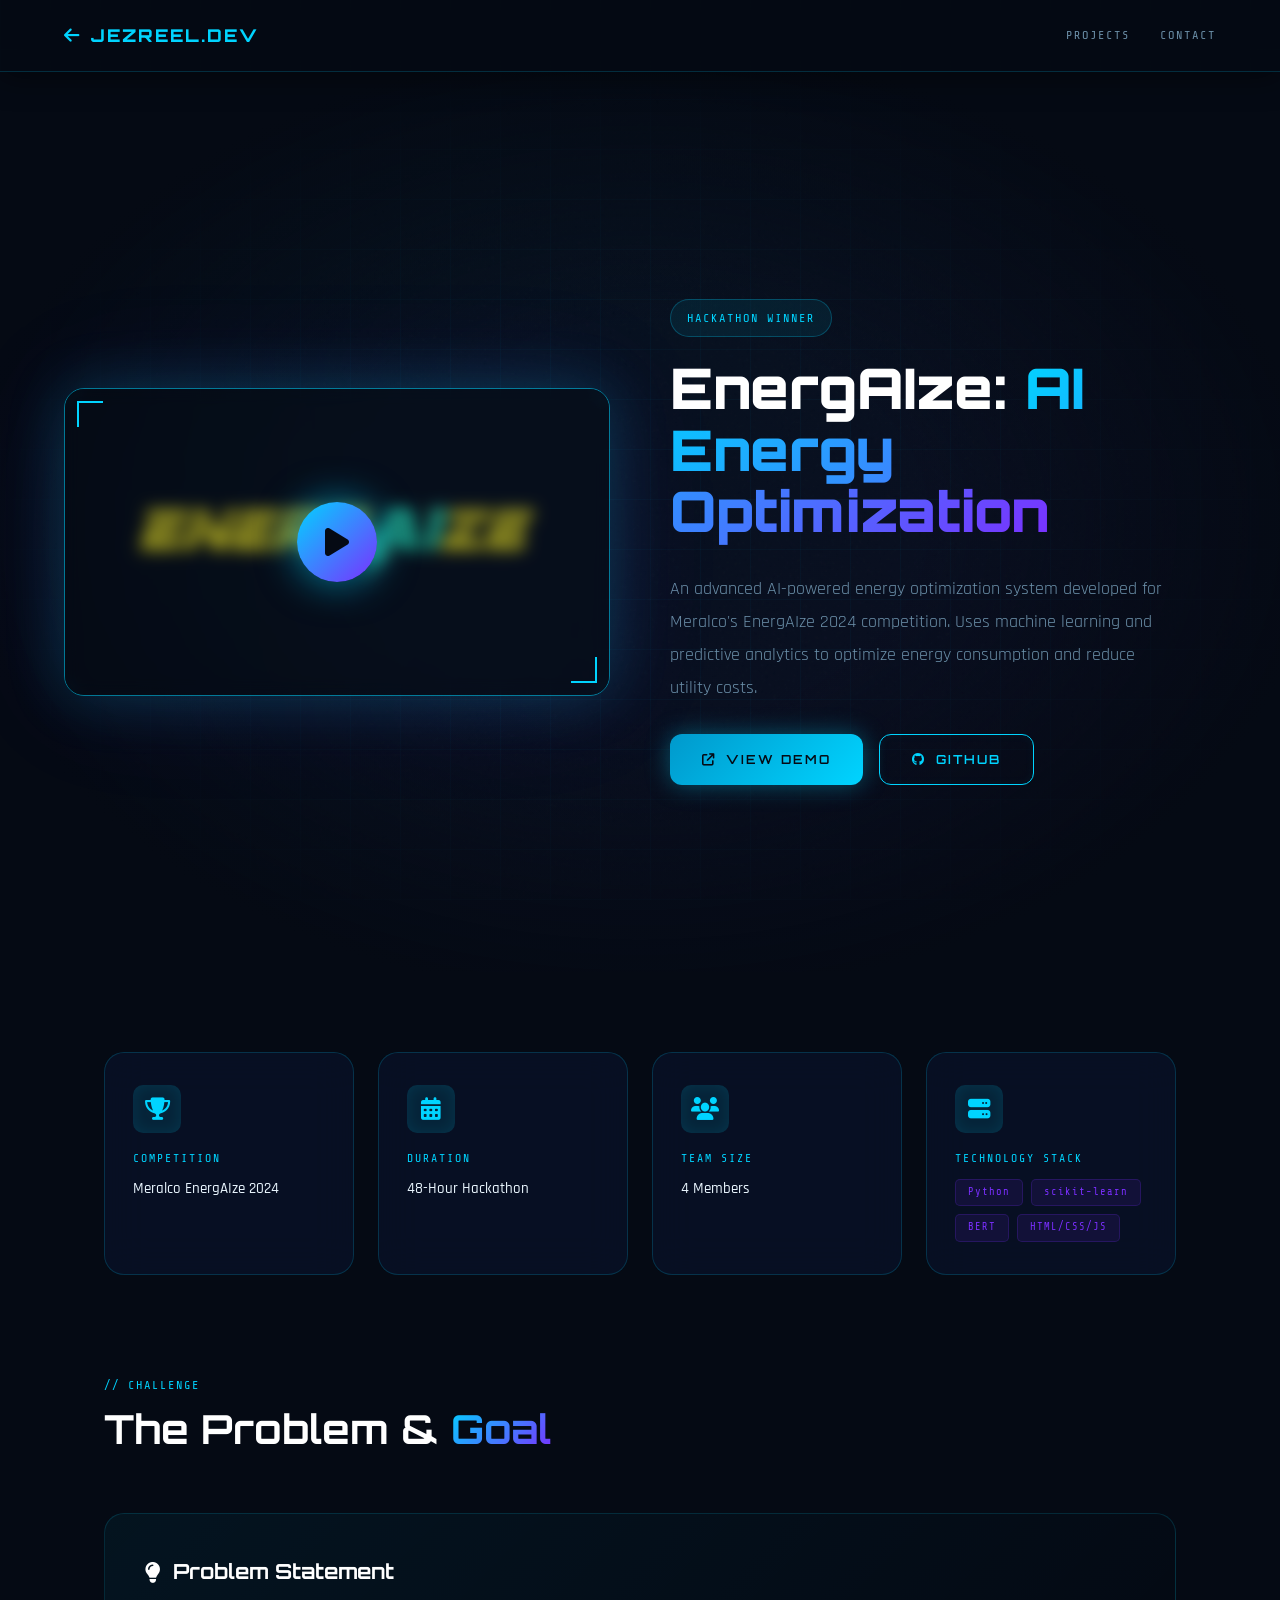
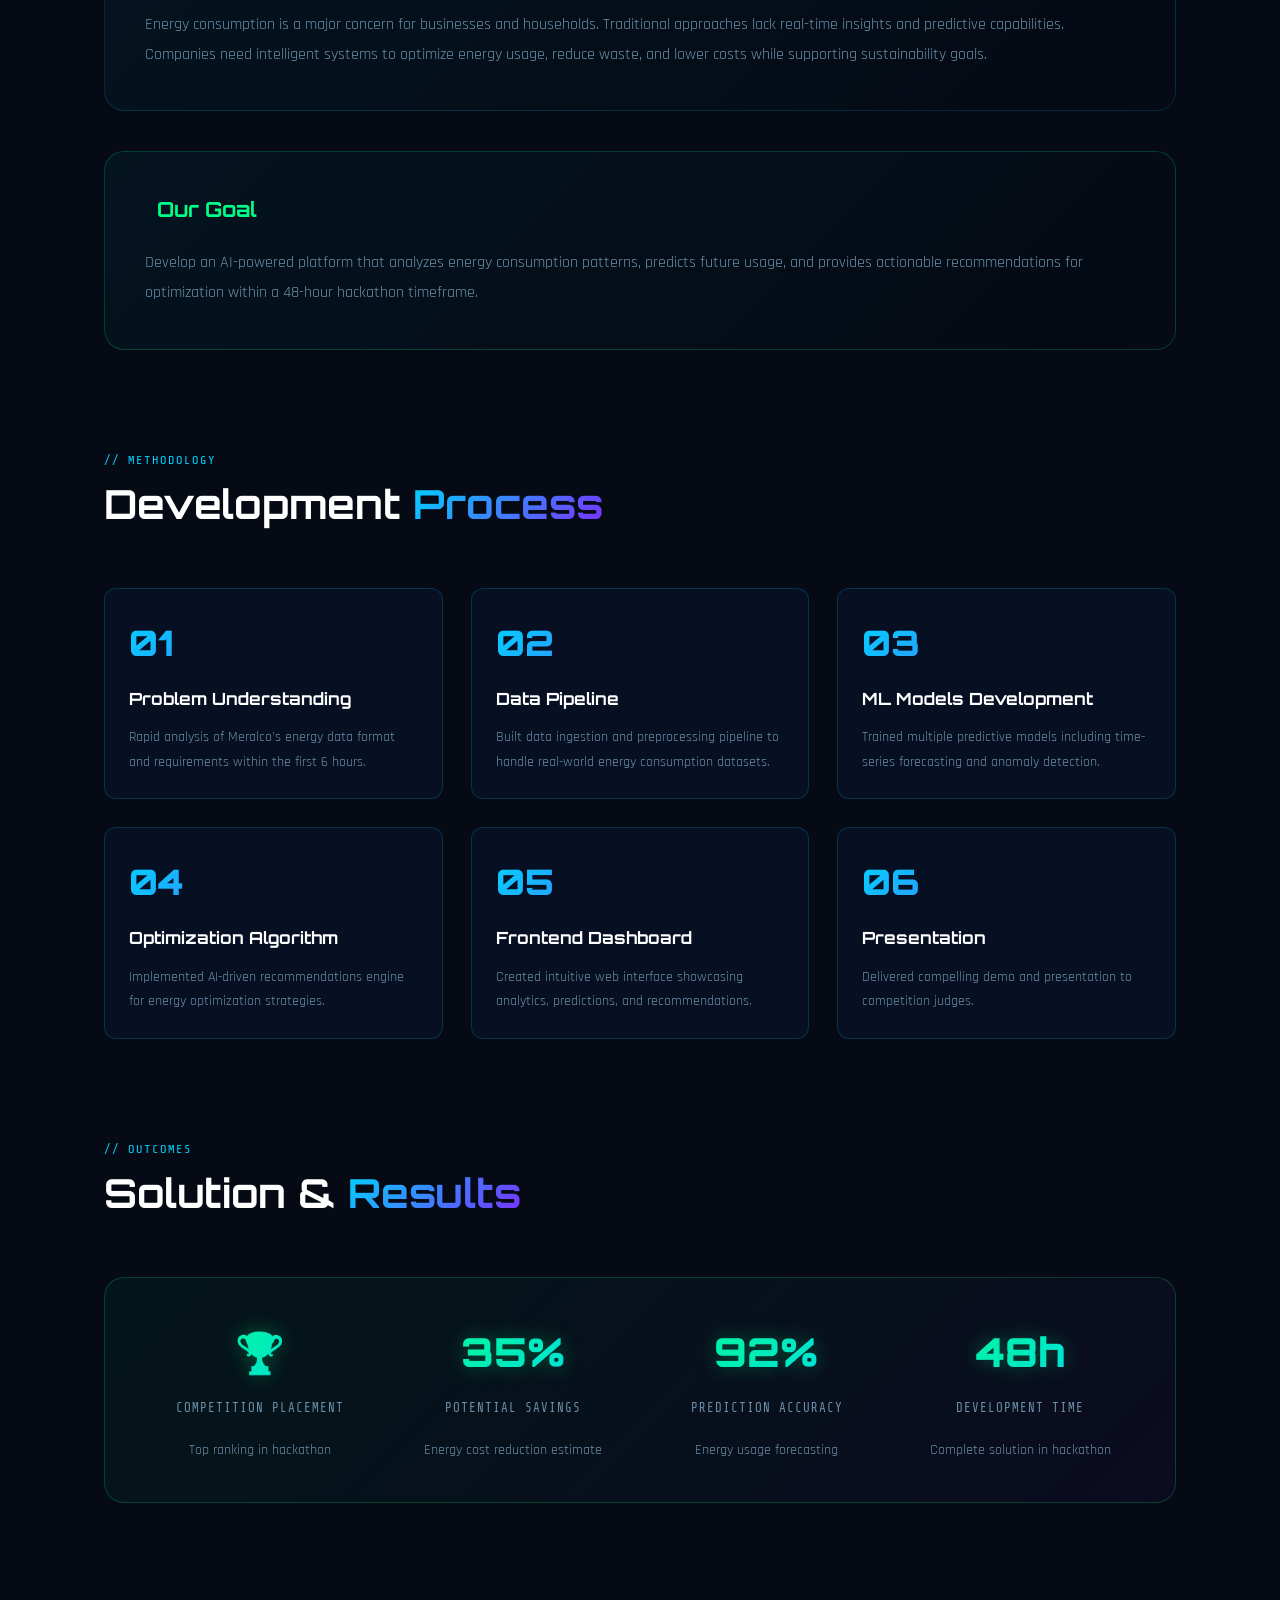
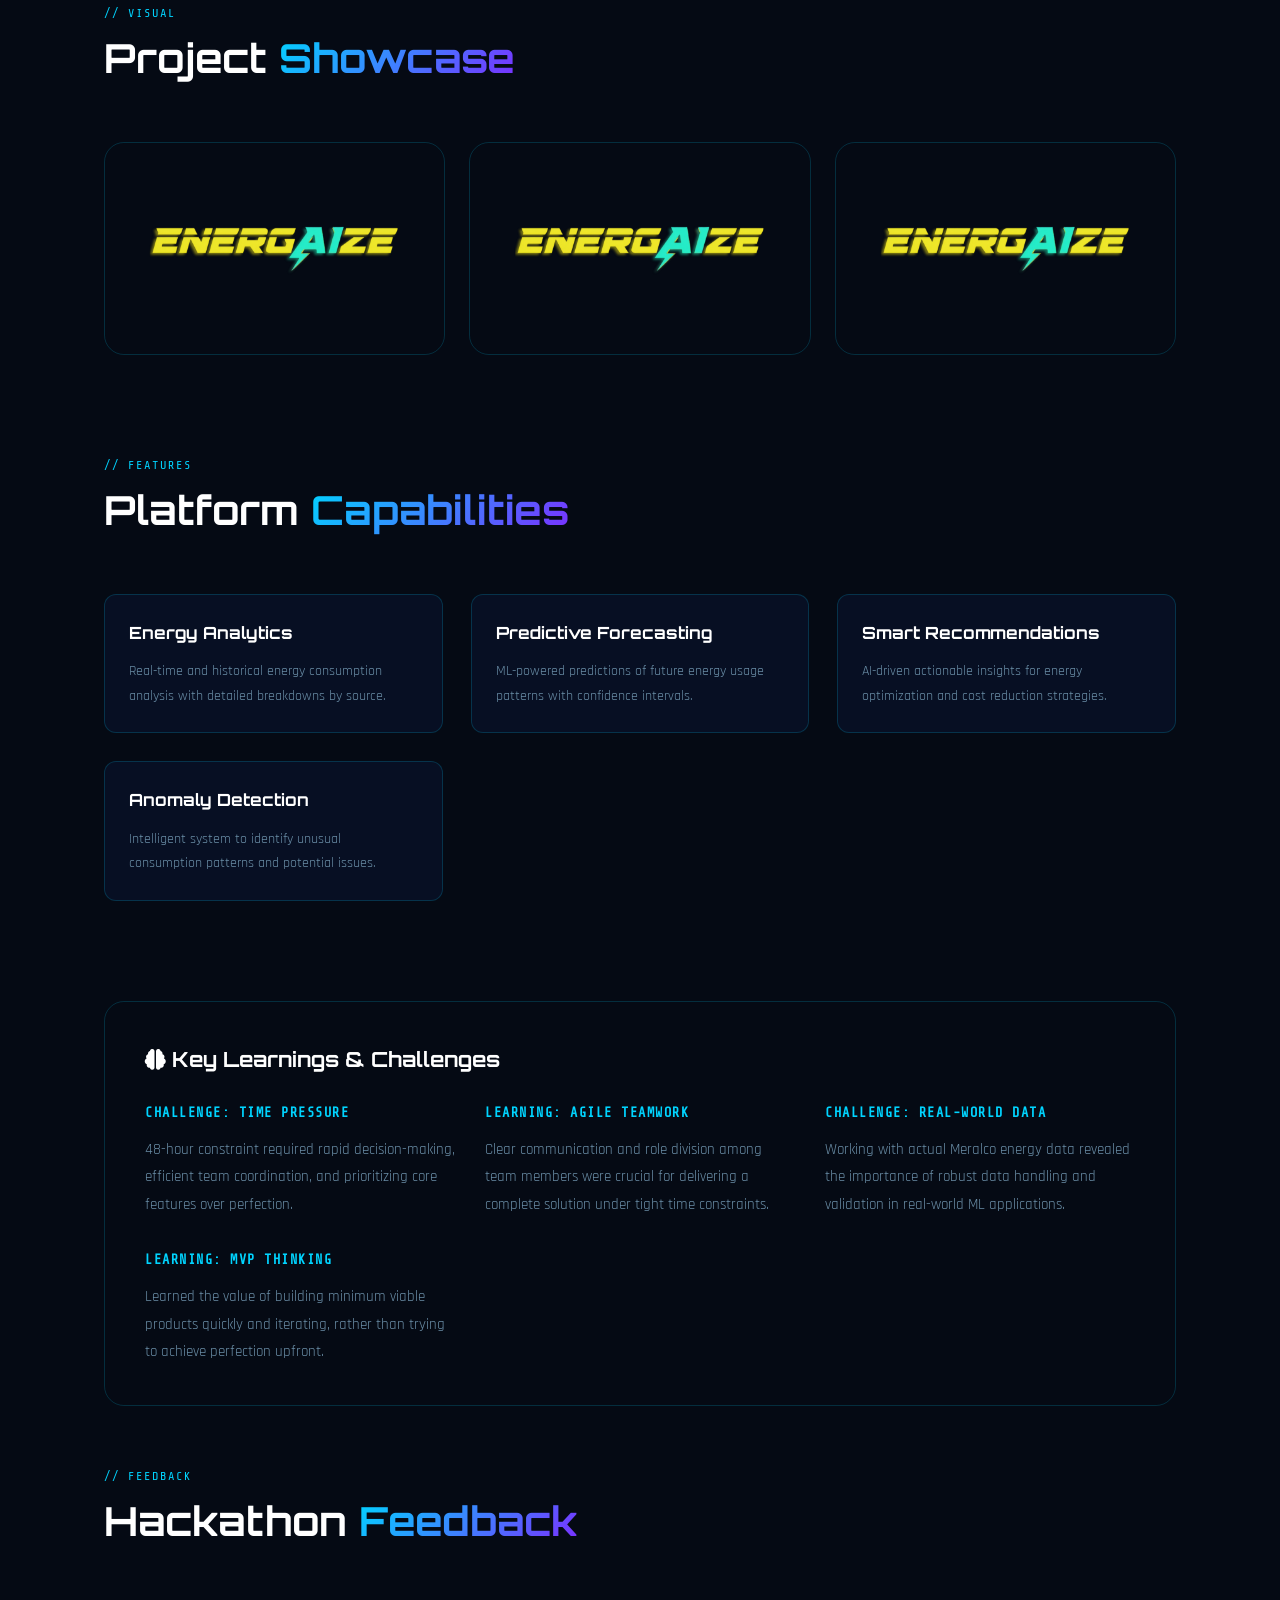
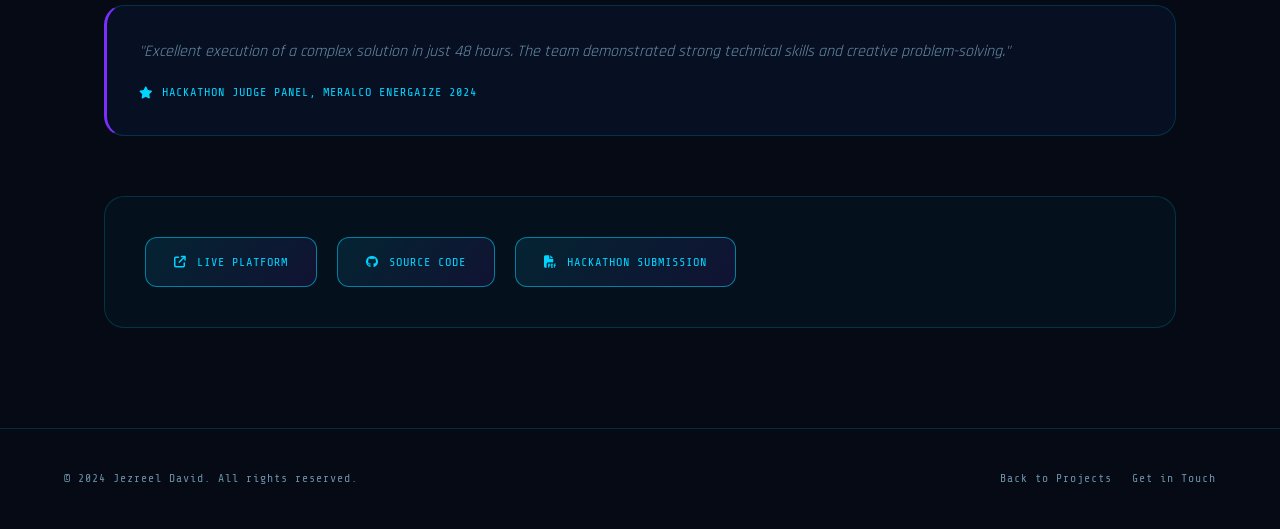
==== projects/energaize-hackathon.html @ e22435e8 "I added the files to this repositories" ====
<!doctype html>
<html lang="en">
  <head>
    <meta charset="UTF-8" />
    <meta name="viewport" content="width=device-width, initial-scale=1.0" />
    <title>EnergAIze Hackathon 2024 – Project Case Study | Jezreel David</title>
    <meta
      name="description"
      content="AI-powered energy optimization system developed for Meralco's EnergAIze 2024 hackathon competition using machine learning and predictive analytics."
    />

    <link rel="preconnect" href="https://fonts.googleapis.com" />
    <link rel="preconnect" href="https://fonts.gstatic.com" crossorigin />
    <link
      href="https://fonts.googleapis.com/css2?family=Orbitron:wght@400;500;600;700;800;900&family=Rajdhani:wght@300;400;500;600;700&family=Share+Tech+Mono&family=Inter:wght@300;400;500;600;700&display=swap"
      rel="stylesheet"
    />

    <link
      rel="stylesheet"
      href="https://cdnjs.cloudflare.com/ajax/libs/font-awesome/6.5.0/css/all.min.css"
    />

    <link rel="stylesheet" href="../assets/css/project-detail.css" />
    <style>
      .lightbox {
        position: fixed;
        inset: 0;
        background: rgba(5, 10, 20, 0.95);
        backdrop-filter: blur(20px);
        z-index: 10000;
        display: flex;
        align-items: center;
        justify-content: center;
        animation: fadeIn 0.3s ease;
      }

      @keyframes fadeIn {
        from {
          opacity: 0;
        }
        to {
          opacity: 1;
        }
      }

      .lightbox-image {
        max-width: 90vw;
        max-height: 90vh;
        border-radius: 12px;
        border: 1px solid rgba(0, 212, 255, 0.3);
        box-shadow: 0 0 60px rgba(0, 212, 255, 0.4);
      }

      .lightbox-close {
        position: absolute;
        top: 20px;
        right: 30px;
        color: var(--primary);
        font-size: 40px;
        cursor: pointer;
        transition: var(--transition);
      }

      .lightbox-close:hover {
        text-shadow: 0 0 20px rgba(0, 212, 255, 0.8);
        transform: rotate(90deg);
      }

      [data-reveal] {
        opacity: 0;
        transform: translateY(30px);
        transition: all 0.6s cubic-bezier(0.4, 0, 0.2, 1);
      }

      [data-reveal].visible {
        opacity: 1;
        transform: translateY(0);
      }
    </style>
  </head>

  <body>
    <header>
      <a href="../index.html" class="header-logo">
        <i class="fa-solid fa-arrow-left"></i> JEZREEL.DEV
      </a>
      <nav class="header-nav">
        <a href="../index.html#projects">PROJECTS</a>
        <a href="../index.html#contact">CONTACT</a>
      </nav>
    </header>

    <section class="project-hero">
      <div class="hero-bg"></div>
      <div class="hero-content">
        <div class="hero-video-wrap image-corners">
          <img
            src="../assets/images/projects/EnergAIze.png"
            alt="EnergAIze Demo"
          />
          <div class="play-button">
            <div class="play-icon">
              <i class="fa-solid fa-play"></i>
            </div>
          </div>
          <video style="display: none" controls muted>
            <source src="path-to-your-demo-video.mp4" type="video/mp4" />
          </video>
        </div>

        <div class="hero-text">
          <span class="project-tag">HACKATHON WINNER</span>
          <h1 class="hero-title">
            EnergAIze: <span>AI Energy Optimization</span>
          </h1>
          <p class="hero-subtitle">
            An advanced AI-powered energy optimization system developed for
            Meralco's EnergAIze 2024 competition. Uses machine learning and
            predictive analytics to optimize energy consumption and reduce
            utility costs.
          </p>
          <div class="hero-actions">
            <a href="#" class="btn btn-primary" target="_blank">
              <i class="fa-solid fa-arrow-up-right-from-square"></i> View Demo
            </a>
            <a
              href="https://github.com"
              class="btn btn-outline"
              target="_blank"
            >
              <i class="fa-brands fa-github"></i> GitHub
            </a>
          </div>
        </div>
      </div>
    </section>

    <div class="project-content">
      <section class="info-grid" data-reveal>
        <div class="info-card">
          <div class="info-icon">
            <i class="fa-solid fa-trophy"></i>
          </div>
          <p class="info-label">Competition</p>
          <p class="info-value">Meralco EnergAIze 2024</p>
        </div>

        <div class="info-card">
          <div class="info-icon">
            <i class="fa-solid fa-calendar-days"></i>
          </div>
          <p class="info-label">Duration</p>
          <p class="info-value">48-Hour Hackathon</p>
        </div>

        <div class="info-card">
          <div class="info-icon">
            <i class="fa-solid fa-users"></i>
          </div>
          <p class="info-label">Team Size</p>
          <p class="info-value">4 Members</p>
        </div>

        <div class="info-card">
          <div class="info-icon">
            <i class="fa-solid fa-server"></i>
          </div>
          <p class="info-label">Technology Stack</p>
          <ul class="info-list">
            <li class="info-badge">Python</li>
            <li class="info-badge">scikit-learn</li>
            <li class="info-badge">BERT</li>
            <li class="info-badge">HTML/CSS/JS</li>
          </ul>
        </div>
      </section>

      <section class="case-study-section" data-reveal>
        <div class="section-header">
          <p class="section-tag">// CHALLENGE</p>
          <h2 class="section-title">The Problem & <span>Goal</span></h2>
        </div>

        <div class="problem-section">
          <h3><i class="fa-solid fa-lightbulb"></i> Problem Statement</h3>
          <p>
            Energy consumption is a major concern for businesses and households.
            Traditional approaches lack real-time insights and predictive
            capabilities. Companies need intelligent systems to optimize energy
            usage, reduce waste, and lower costs while supporting sustainability
            goals.
          </p>
        </div>

        <div
          class="problem-section"
          style="border-color: rgba(0, 255, 136, 0.2)"
        >
          <h3 style="color: var(--accent2)">
            <i class="fa-solid fa-target"></i> Our Goal
          </h3>
          <p>
            Develop an AI-powered platform that analyzes energy consumption
            patterns, predicts future usage, and provides actionable
            recommendations for optimization within a 48-hour hackathon
            timeframe.
          </p>
        </div>
      </section>

      <section class="case-study-section" data-reveal>
        <div class="section-header">
          <p class="section-tag">// METHODOLOGY</p>
          <h2 class="section-title">Development <span>Process</span></h2>
        </div>

        <div class="process-timeline">
          <div class="timeline-step">
            <div class="step-number">01</div>
            <h4 class="step-title">Problem Understanding</h4>
            <p class="step-desc">
              Rapid analysis of Meralco's energy data format and requirements
              within the first 6 hours.
            </p>
          </div>

          <div class="timeline-step">
            <div class="step-number">02</div>
            <h4 class="step-title">Data Pipeline</h4>
            <p class="step-desc">
              Built data ingestion and preprocessing pipeline to handle
              real-world energy consumption datasets.
            </p>
          </div>

          <div class="timeline-step">
            <div class="step-number">03</div>
            <h4 class="step-title">ML Models Development</h4>
            <p class="step-desc">
              Trained multiple predictive models including time-series
              forecasting and anomaly detection.
            </p>
          </div>

          <div class="timeline-step">
            <div class="step-number">04</div>
            <h4 class="step-title">Optimization Algorithm</h4>
            <p class="step-desc">
              Implemented AI-driven recommendations engine for energy
              optimization strategies.
            </p>
          </div>

          <div class="timeline-step">
            <div class="step-number">05</div>
            <h4 class="step-title">Frontend Dashboard</h4>
            <p class="step-desc">
              Created intuitive web interface showcasing analytics, predictions,
              and recommendations.
            </p>
          </div>

          <div class="timeline-step">
            <div class="step-number">06</div>
            <h4 class="step-title">Presentation</h4>
            <p class="step-desc">
              Delivered compelling demo and presentation to competition judges.
            </p>
          </div>
        </div>
      </section>

      <section class="case-study-section" data-reveal>
        <div class="section-header">
          <p class="section-tag">// OUTCOMES</p>
          <h2 class="section-title">Solution & <span>Results</span></h2>
        </div>

        <div class="results-grid">
          <div class="result-card">
            <div class="result-metric">🏆</div>
            <div class="result-label">Competition Placement</div>
            <p
              style="
                color: var(--text-muted);
                font-size: 0.85rem;
                margin-top: 8px;
              "
            >
              Top ranking in hackathon
            </p>
          </div>

          <div class="result-card">
            <div class="result-metric">35%</div>
            <div class="result-label">Potential Savings</div>
            <p
              style="
                color: var(--text-muted);
                font-size: 0.85rem;
                margin-top: 8px;
              "
            >
              Energy cost reduction estimate
            </p>
          </div>

          <div class="result-card">
            <div class="result-metric">92%</div>
            <div class="result-label">Prediction Accuracy</div>
            <p
              style="
                color: var(--text-muted);
                font-size: 0.85rem;
                margin-top: 8px;
              "
            >
              Energy usage forecasting
            </p>
          </div>

          <div class="result-card">
            <div class="result-metric">48h</div>
            <div class="result-label">Development Time</div>
            <p
              style="
                color: var(--text-muted);
                font-size: 0.85rem;
                margin-top: 8px;
              "
            >
              Complete solution in hackathon
            </p>
          </div>
        </div>
      </section>

      <section class="case-study-section" data-reveal>
        <div class="section-header">
          <p class="section-tag">// VISUAL</p>
          <h2 class="section-title">Project <span>Showcase</span></h2>
        </div>

        <div class="gallery-grid">
          <div class="gallery-item">
            <img
              src="../assets/images/projects/EnergAIze.png"
              alt="Energy Dashboard"
            />
          </div>
          <div class="gallery-item">
            <img
              src="../assets/images/projects/EnergAIze.png"
              alt="Predictive Charts"
            />
          </div>
          <div class="gallery-item">
            <img
              src="../assets/images/projects/EnergAIze.png"
              alt="Recommendations"
            />
          </div>
        </div>
      </section>

      <section class="case-study-section" data-reveal>
        <div class="section-header">
          <p class="section-tag">// FEATURES</p>
          <h2 class="section-title">Platform <span>Capabilities</span></h2>
        </div>

        <div class="process-timeline">
          <div class="timeline-step">
            <h4 class="step-title">Energy Analytics</h4>
            <p class="step-desc">
              Real-time and historical energy consumption analysis with detailed
              breakdowns by source.
            </p>
          </div>

          <div class="timeline-step">
            <h4 class="step-title">Predictive Forecasting</h4>
            <p class="step-desc">
              ML-powered predictions of future energy usage patterns with
              confidence intervals.
            </p>
          </div>

          <div class="timeline-step">
            <h4 class="step-title">Smart Recommendations</h4>
            <p class="step-desc">
              AI-driven actionable insights for energy optimization and cost
              reduction strategies.
            </p>
          </div>

          <div class="timeline-step">
            <h4 class="step-title">Anomaly Detection</h4>
            <p class="step-desc">
              Intelligent system to identify unusual consumption patterns and
              potential issues.
            </p>
          </div>
        </div>
      </section>

      <section class="reflection-section" data-reveal>
        <h3><i class="fa-solid fa-brain"></i> Key Learnings & Challenges</h3>

        <div class="reflection-content">
          <div class="reflection-item">
            <p class="reflection-title">Challenge: Time Pressure</p>
            <p class="reflection-text">
              48-hour constraint required rapid decision-making, efficient team
              coordination, and prioritizing core features over perfection.
            </p>
          </div>

          <div class="reflection-item">
            <p class="reflection-title">Learning: Agile Teamwork</p>
            <p class="reflection-text">
              Clear communication and role division among team members were
              crucial for delivering a complete solution under tight time
              constraints.
            </p>
          </div>

          <div class="reflection-item">
            <p class="reflection-title">Challenge: Real-World Data</p>
            <p class="reflection-text">
              Working with actual Meralco energy data revealed the importance of
              robust data handling and validation in real-world ML applications.
            </p>
          </div>

          <div class="reflection-item">
            <p class="reflection-title">Learning: MVP Thinking</p>
            <p class="reflection-text">
              Learned the value of building minimum viable products quickly and
              iterating, rather than trying to achieve perfection upfront.
            </p>
          </div>
        </div>
      </section>

      <section class="testimonials-section" data-reveal>
        <div class="section-header">
          <p class="section-tag">// FEEDBACK</p>
          <h2 class="section-title">Hackathon <span>Feedback</span></h2>
        </div>

        <div class="testimonial-card">
          <p class="testimonial-text">
            "Excellent execution of a complex solution in just 48 hours. The
            team demonstrated strong technical skills and creative
            problem-solving."
          </p>
          <p class="testimonial-author">
            <i class="fa-solid fa-star"></i> Hackathon Judge Panel, Meralco
            EnergAIze 2024
          </p>
        </div>
      </section>

      <section class="project-links" data-reveal>
        <a href="#" class="project-link" target="_blank">
          <i class="fa-solid fa-arrow-up-right-from-square"></i> Live Platform
        </a>
        <a href="https://github.com" class="project-link" target="_blank">
          <i class="fa-brands fa-github"></i> Source Code
        </a>
        <a href="#" class="project-link" target="_blank">
          <i class="fa-solid fa-file-pdf"></i> Hackathon Submission
        </a>
      </section>
    </div>

    <footer>
      <p class="footer-text">&copy; 2024 Jezreel David. All rights reserved.</p>
      <div class="footer-links">
        <a href="../index.html#projects" class="footer-link"
          >Back to Projects</a
        >
        <a href="../index.html#contact" class="footer-link">Get in Touch</a>
      </div>
    </footer>

    <script src="../assets/js/project-detail.js"></script>
  </body>
</html>
---- assets/css/project-detail.css ----
/* ============================================================
   Project Detail Page – Futuristic Case Study Layout
   ============================================================ */

@import url("https://fonts.googleapis.com/css2?family=Orbitron:wght@400;500;600;700;800;900&family=Rajdhani:wght@300;400;500;600;700&family=Share+Tech+Mono&family=Inter:wght@300;400;500;600;700&display=swap");

:root {
  --primary: #00d4ff;
  --primary-dark: #0099cc;
  --accent: #7b2fff;
  --accent2: #00ff88;
  --danger: #ff3d71;
  --bg-base: #050a14;
  --bg-elevated: #080f1e;
  --bg-card: rgba(8, 18, 40, 0.75);
  --border: rgba(0, 212, 255, 0.18);
  --border-hover: rgba(0, 212, 255, 0.55);
  --text-primary: #e8f4fd;
  --text-muted: #6b8fa8;
  --text-bright: #ffffff;
  --glow-blue: 0 0 20px rgba(0, 212, 255, 0.4);
  --glow-purple: 0 0 20px rgba(123, 47, 255, 0.4);
  --transition: all 0.35s cubic-bezier(0.4, 0, 0.2, 1);
  --font-display: "Orbitron", monospace;
  --font-body: "Rajdhani", sans-serif;
  --font-mono: "Share Tech Mono", monospace;
  --radius: 12px;
  --radius-lg: 20px;
}

* {
  margin: 0;
  padding: 0;
  box-sizing: border-box;
}

html {
  scroll-behavior: smooth;
  scrollbar-width: thin;
  scrollbar-color: var(--primary) var(--bg-elevated);
}

::-webkit-scrollbar {
  width: 6px;
}

::-webkit-scrollbar-track {
  background: var(--bg-elevated);
}

::-webkit-scrollbar-thumb {
  background: var(--primary);
  border-radius: 3px;
}

body {
  font-family: var(--font-body);
  background-color: var(--bg-base);
  color: var(--text-primary);
  line-height: 1.7;
  overflow-x: hidden;
}

/* ─── Grid Overlay ────────────────────────────────────────── */
body::before {
  content: "";
  position: fixed;
  inset: 0;
  background-image:
    linear-gradient(0deg, rgba(0, 212, 255, 0.03) 1px, transparent 1px),
    linear-gradient(90deg, rgba(0, 212, 255, 0.03) 1px, transparent 1px);
  background-size: 50px 50px;
  pointer-events: none;
  z-index: 1;
}

body::after {
  content: "";
  position: fixed;
  inset: 0;
  background-image: url("data:image/svg+xml,%3Csvg viewBox='0 0 256 256' xmlns='http://www.w3.org/2000/svg'%3E%3Cfilter id='noise'%3E%3CfeTurbulence type='fractalNoise' baseFrequency='0.9' numOctaves='4' stitchTiles='stitch'/%3E%3C/filter%3E%3Crect width='100%25' height='100%25' filter='url(%23noise)' opacity='0.04'/%3E%3C/svg%3E");
  pointer-events: none;
  z-index: 1;
  opacity: 0.5;
}

/* ─── Navbar (Project Detail) ──────────────────────────── */
header {
  position: fixed;
  top: 0;
  left: 0;
  right: 0;
  z-index: 1000;
  padding: 0 5%;
  height: 72px;
  display: flex;
  align-items: center;
  justify-content: space-between;
  background: rgba(5, 10, 20, 0.92);
  backdrop-filter: blur(20px);
  border-bottom: 1px solid var(--border);
  box-shadow: 0 4px 30px rgba(0, 0, 0, 0.5);
  transition: var(--transition);
}

.header-logo {
  font-family: var(--font-display);
  font-size: 1.1rem;
  font-weight: 800;
  color: var(--primary);
  text-decoration: none;
  letter-spacing: 2px;
  display: flex;
  align-items: center;
  gap: 10px;
  transition: var(--transition);
}

.header-logo:hover {
  text-shadow: 0 0 15px rgba(0, 212, 255, 0.6);
}

.header-nav {
  display: flex;
  gap: 30px;
  align-items: center;
}

.header-nav a {
  font-family: var(--font-mono);
  font-size: 0.75rem;
  color: var(--text-muted);
  text-decoration: none;
  letter-spacing: 2px;
  text-transform: uppercase;
  transition: var(--transition);
  position: relative;
}

.header-nav a::after {
  content: "";
  position: absolute;
  bottom: -4px;
  left: 0;
  right: 0;
  height: 1.5px;
  background: var(--primary);
  transform: scaleX(0);
  transition: var(--transition);
}

.header-nav a:hover,
.header-nav a.active {
  color: var(--primary);
}

.header-nav a:hover::after,
.header-nav a.active::after {
  transform: scaleX(1);
}

.back-btn {
  padding: 9px 20px;
  background: rgba(0, 212, 255, 0.08);
  border: 1px solid var(--border);
  border-radius: 8px;
  color: var(--primary);
  text-decoration: none;
  font-family: var(--font-mono);
  font-size: 0.75rem;
  letter-spacing: 1px;
  cursor: pointer;
  transition: var(--transition);
  display: inline-flex;
  align-items: center;
  gap: 8px;
}

.back-btn:hover {
  background: rgba(0, 212, 255, 0.15);
  border-color: var(--primary);
  box-shadow: var(--glow-blue);
  transform: translateX(-4px);
}

/* ─── Hero Section ────────────────────────────────────── */
.project-hero {
  min-height: 100vh;
  display: flex;
  align-items: center;
  justify-content: center;
  position: relative;
  z-index: 2;
  padding: 100px 5% 60px;
  overflow: hidden;
  margin-top: 72px;
}

.hero-bg {
  position: absolute;
  inset: 0;
  background: linear-gradient(135deg, rgba(0, 212, 255, 0.05), rgba(123, 47, 255, 0.05));
  z-index: -1;
}

.hero-bg::before {
  content: "";
  position: absolute;
  inset: 0;
  background: radial-gradient(ellipse at center, transparent 30%, var(--bg-base) 75%);
}

.hero-content {
  display: grid;
  grid-template-columns: 1fr 1fr;
  gap: 60px;
  align-items: center;
  max-width: 1200px;
  width: 100%;
  margin: 0 auto;
  position: relative;
  z-index: 2;
}

.hero-video-wrap {
  position: relative;
  border-radius: var(--radius-lg);
  overflow: hidden;
  aspect-ratio: 16/9;
  border: 1.5px solid var(--border-hover);
  box-shadow:
    0 0 60px rgba(0, 212, 255, 0.2),
    0 0 120px rgba(123, 47, 255, 0.1);
}

.hero-video-wrap video,
.hero-video-wrap img {
  width: 100%;
  height: 100%;
  object-fit: cover;
  display: block;
}

.play-button {
  position: absolute;
  inset: 0;
  display: flex;
  align-items: center;
  justify-content: center;
  background: rgba(5, 10, 20, 0.4);
  backdrop-filter: blur(8px);
  cursor: pointer;
  opacity: 1;
  transition: var(--transition);
}

.play-button:hover {
  background: rgba(5, 10, 20, 0.2);
}

.play-button.hidden {
  opacity: 0;
  pointer-events: none;
}

.play-icon {
  width: 80px;
  height: 80px;
  border-radius: 50%;
  background: linear-gradient(135deg, var(--primary), var(--accent));
  display: flex;
  align-items: center;
  justify-content: center;
  font-size: 2rem;
  color: var(--bg-base);
  box-shadow: 0 0 40px rgba(0, 212, 255, 0.6);
  transition: var(--transition);
}

.play-button:hover .play-icon {
  transform: scale(1.15);
  box-shadow: 0 0 60px rgba(0, 212, 255, 0.8);
}

.image-corners::before,
.image-corners::after {
  content: "";
  position: absolute;
  width: 24px;
  height: 24px;
  border-color: var(--primary);
  border-style: solid;
  z-index: 2;
}

.image-corners::before {
  top: 12px;
  left: 12px;
  border-width: 2px 0 0 2px;
}

.image-corners::after {
  bottom: 12px;
  right: 12px;
  border-width: 0 2px 2px 0;
}

.hero-text {
  display: flex;
  flex-direction: column;
  gap: 20px;
}

.project-tag {
  display: inline-block;
  font-family: var(--font-mono);
  font-size: 0.75rem;
  color: var(--primary);
  letter-spacing: 2px;
  text-transform: uppercase;
  width: fit-content;
  padding: 8px 16px;
  background: rgba(0, 212, 255, 0.08);
  border: 1px solid rgba(0, 212, 255, 0.25);
  border-radius: 50px;
}

.hero-title {
  font-family: var(--font-display);
  font-size: clamp(2rem, 5vw, 3.5rem);
  font-weight: 900;
  line-height: 1.1;
  color: var(--text-bright);
  margin-bottom: 10px;
}

.hero-title span {
  background: linear-gradient(135deg, var(--primary), var(--accent));
  -webkit-background-clip: text;
  -webkit-text-fill-color: transparent;
  background-clip: text;
}

.hero-subtitle {
  font-size: 1.15rem;
  color: var(--text-muted);
  line-height: 1.8;
  max-width: 500px;
}

.hero-actions {
  display: flex;
  gap: 16px;
  flex-wrap: wrap;
  margin-top: 10px;
}

.btn {
  display: inline-flex;
  align-items: center;
  gap: 10px;
  padding: 14px 32px;
  border-radius: var(--radius);
  font-family: var(--font-display);
  font-size: 0.78rem;
  font-weight: 600;
  letter-spacing: 2px;
  text-decoration: none;
  text-transform: uppercase;
  cursor: pointer;
  border: none;
  transition: var(--transition);
  position: relative;
  overflow: hidden;
}

.btn::before {
  content: "";
  position: absolute;
  inset: 0;
  background: linear-gradient(135deg, rgba(255, 255, 255, 0.1), transparent);
  opacity: 0;
  transition: var(--transition);
}

.btn:hover::before {
  opacity: 1;
}

.btn-primary {
  background: linear-gradient(135deg, var(--primary-dark), var(--primary));
  color: var(--bg-base);
  box-shadow: 0 0 25px rgba(0, 212, 255, 0.35);
}

.btn-primary:hover {
  transform: translateY(-3px);
  box-shadow: 0 0 40px rgba(0, 212, 255, 0.6);
}

.btn-outline {
  background: transparent;
  color: var(--primary);
  border: 1.5px solid var(--primary);
  box-shadow: inset 0 0 10px rgba(0, 212, 255, 0.05);
}

.btn-outline:hover {
  background: rgba(0, 212, 255, 0.1);
  transform: translateY(-3px);
  box-shadow: var(--glow-blue);
}

/* ─── Main Content ─────────────────────────────────────── */
.project-content {
  position: relative;
  z-index: 2;
  max-width: 1200px;
  margin: 0 auto;
  width: 100%;
  padding: 0 5%;
}

/* ─── Info Grid Section ────────────────────────────────── */
.info-grid {
  display: grid;
  grid-template-columns: repeat(auto-fit, minmax(250px, 1fr));
  gap: 24px;
  margin: 80px 0;
}

.info-card {
  background: var(--bg-card);
  backdrop-filter: blur(20px);
  border: 1px solid var(--border);
  border-radius: var(--radius-lg);
  padding: 32px 28px;
  transition: var(--transition);
  position: relative;
  overflow: hidden;
}

.info-card::before {
  content: "";
  position: absolute;
  top: 0;
  left: 0;
  right: 0;
  height: 1px;
  background: linear-gradient(90deg, transparent, var(--primary), transparent);
  opacity: 0;
  transition: var(--transition);
}

.info-card:hover {
  border-color: var(--border-hover);
  box-shadow: var(--glow-blue);
  transform: translateY(-5px);
}

.info-card:hover::before {
  opacity: 1;
}

.info-icon {
  width: 48px;
  height: 48px;
  border-radius: 10px;
  background: rgba(0, 212, 255, 0.1);
  display: flex;
  align-items: center;
  justify-content: center;
  color: var(--primary);
  font-size: 1.4rem;
  margin-bottom: 16px;
  box-shadow: inset 0 0 15px rgba(0, 212, 255, 0.1);
}

.info-label {
  font-family: var(--font-mono);
  font-size: 0.72rem;
  color: var(--primary);
  letter-spacing: 2px;
  text-transform: uppercase;
  margin-bottom: 8px;
}

.info-value {
  font-size: 0.95rem;
  color: var(--text-primary);
  font-weight: 500;
  line-height: 1.6;
}

.info-list {
  list-style: none;
  display: flex;
  flex-wrap: wrap;
  gap: 8px;
  margin-top: 10px;
}

.info-badge {
  display: inline-block;
  background: rgba(123, 47, 255, 0.1);
  border: 1px solid rgba(123, 47, 255, 0.2);
  border-radius: 5px;
  padding: 4px 12px;
  font-family: var(--font-mono);
  font-size: 0.65rem;
  color: var(--accent);
  letter-spacing: 1px;
  transition: var(--transition);
}

.info-badge:hover {
  background: rgba(123, 47, 255, 0.2);
  border-color: var(--accent);
  box-shadow: 0 0 10px rgba(123, 47, 255, 0.2);
}

/* ─── Case Study Section ───────────────────────────────── */
.case-study-section {
  margin: 100px 0;
  scroll-margin: 100px;
}

.section-header {
  margin-bottom: 60px;
  display: flex;
  flex-direction: column;
  gap: 10px;
}

.section-tag {
  font-family: var(--font-mono);
  font-size: 0.75rem;
  color: var(--primary);
  letter-spacing: 2px;
  text-transform: uppercase;
}

.section-title {
  font-family: var(--font-display);
  font-size: clamp(1.8rem, 3.5vw, 2.5rem);
  font-weight: 700;
  color: var(--text-bright);
  line-height: 1.2;
}

.section-title span {
  background: linear-gradient(135deg, var(--primary), var(--accent));
  -webkit-background-clip: text;
  -webkit-text-fill-color: transparent;
  background-clip: text;
}

/* ─── Problem/Goal Section ───────────────────────────── */
.problem-section {
  background: linear-gradient(135deg, rgba(0, 212, 255, 0.05), transparent);
  border: 1px solid rgba(0, 212, 255, 0.15);
  border-radius: var(--radius-lg);
  padding: 40px;
  margin-bottom: 40px;
}

.problem-section h3 {
  font-family: var(--font-display);
  font-size: 1.3rem;
  color: var(--text-bright);
  margin-bottom: 20px;
  display: flex;
  align-items: center;
  gap: 12px;
}

.problem-section p {
  color: var(--text-muted);
  line-height: 1.9;
  font-size: 1rem;
}

/* ─── Process Timeline ────────────────────────────────── */
.process-timeline {
  display: grid;
  grid-template-columns: repeat(auto-fit, minmax(280px, 1fr));
  gap: 28px;
  margin: 40px 0;
}

.timeline-step {
  background: var(--bg-card);
  border: 1px solid var(--border);
  border-radius: var(--radius);
  padding: 24px;
  position: relative;
  transition: var(--transition);
  display: flex;
  flex-direction: column;
  gap: 12px;
}

.timeline-step:hover {
  border-color: var(--border-hover);
  box-shadow: var(--glow-blue);
  transform: translateY(-4px);
}

.step-number {
  font-family: var(--font-display);
  font-size: 2.2rem;
  font-weight: 900;
  background: linear-gradient(135deg, var(--primary), var(--accent));
  -webkit-background-clip: text;
  -webkit-text-fill-color: transparent;
  background-clip: text;
}

.step-title {
  font-family: var(--font-display);
  font-size: 1.05rem;
  font-weight: 700;
  color: var(--text-bright);
}

.step-desc {
  font-size: 0.9rem;
  color: var(--text-muted);
  line-height: 1.7;
}

/* ─── Results Section ──────────────────────────────────– */
.results-grid {
  display: grid;
  grid-template-columns: repeat(auto-fit, minmax(200px, 1fr));
  gap: 24px;
  margin: 40px 0;
  background: linear-gradient(135deg, rgba(0, 255, 136, 0.05), rgba(123, 47, 255, 0.05));
  border: 1px solid rgba(0, 255, 136, 0.2);
  border-radius: var(--radius-lg);
  padding: 40px;
}

.result-card {
  text-align: center;
  display: flex;
  flex-direction: column;
  gap: 12px;
}

.result-metric {
  font-family: var(--font-display);
  font-size: 2.5rem;
  font-weight: 900;
  background: linear-gradient(135deg, var(--accent2), var(--primary));
  -webkit-background-clip: text;
  -webkit-text-fill-color: transparent;
  background-clip: text;
  text-shadow: 0 0 20px rgba(0, 255, 136, 0.3);
}

.result-label {
  font-family: var(--font-mono);
  font-size: 0.78rem;
  color: var(--text-muted);
  letter-spacing: 1px;
  text-transform: uppercase;
}

/* ─── Image Gallery ────────────────────────────────────– */
.gallery-section {
  margin: 60px 0;
}

.gallery-grid {
  display: grid;
  grid-template-columns: repeat(auto-fit, minmax(300px, 1fr));
  gap: 24px;
  margin-top: 30px;
}

.gallery-item {
  position: relative;
  border-radius: var(--radius-lg);
  overflow: hidden;
  aspect-ratio: 16/10;
  border: 1px solid var(--border);
  cursor: pointer;
  transition: var(--transition);
  group;
}

.gallery-item:hover {
  border-color: var(--border-hover);
  box-shadow: var(--glow-blue);
}

.gallery-item img {
  width: 100%;
  height: 100%;
  object-fit: cover;
  transition: var(--transition);
}

.gallery-item:hover img {
  transform: scale(1.08);
}

/* ─── Comparison Slider ────────────────────────────────– */
.comparison-slider {
  position: relative;
  max-width: 600px;
  margin: 40px 0;
  border-radius: var(--radius-lg);
  overflow: hidden;
  border: 1px solid var(--border-hover);
  box-shadow: 0 0 40px rgba(0, 212, 255, 0.2);
}

.comparison-slider img {
  display: block;
  width: 100%;
  height: auto;
}

.comparison-handle {
  position: absolute;
  top: 0;
  bottom: 0;
  left: 50%;
  width: 3px;
  background: var(--primary);
  cursor: ew-resize;
  transform: translateX(-50%);
  box-shadow: 0 0 20px rgba(0, 212, 255, 0.8);
}

/* ─── Reflection Section ───────────────────────────────– */
.reflection-section {
  background: transparent;
  border: 1px solid var(--border);
  border-radius: var(--radius-lg);
  padding: 40px;
  margin: 60px 0;
}

.reflection-section h3 {
  font-family: var(--font-display);
  font-size: 1.3rem;
  color: var(--text-bright);
  margin-bottom: 24px;
}

.reflection-content {
  display: grid;
  grid-template-columns: repeat(auto-fit, minmax(250px, 1fr));
  gap: 30px;
}

.reflection-item {
  display: flex;
  flex-direction: column;
  gap: 12px;
}

.reflection-title {
  font-family: var(--font-mono);
  font-size: 0.85rem;
  color: var(--primary);
  letter-spacing: 1.5px;
  text-transform: uppercase;
  font-weight: 700;
}

.reflection-text {
  font-size: 0.95rem;
  color: var(--text-muted);
  line-height: 1.8;
}

/* ─── Testimonials ─────────────────────────────────────– */
.testimonials-section {
  margin: 60px 0;
}

.testimonial-card {
  background: var(--bg-card);
  backdrop-filter: blur(20px);
  border: 1px solid var(--border);
  border-radius: var(--radius-lg);
  padding: 32px;
  margin-bottom: 24px;
  transition: var(--transition);
  border-left: 3px solid var(--accent);
}

.testimonial-card:hover {
  border-color: var(--border-hover);
  box-shadow: var(--glow-purple);
  transform: translateX(8px);
}

.testimonial-text {
  font-style: italic;
  font-size: 1rem;
  color: var(--text-muted);
  line-height: 1.8;
  margin-bottom: 16px;
}

.testimonial-author {
  font-family: var(--font-mono);
  font-size: 0.75rem;
  color: var(--primary);
  letter-spacing: 1px;
  text-transform: uppercase;
  display: flex;
  align-items: center;
  gap: 8px;
}

/* ─── Links Section ────────────────────────────────────– */
.project-links {
  display: flex;
  gap: 20px;
  flex-wrap: wrap;
  margin: 60px 0;
  padding: 40px;
  background: rgba(0, 212, 255, 0.03);
  border: 1px solid var(--border);
  border-radius: var(--radius-lg);
}

.project-link {
  display: inline-flex;
  align-items: center;
  gap: 10px;
  padding: 14px 28px;
  background: linear-gradient(135deg, rgba(0, 212, 255, 0.1), rgba(123, 47, 255, 0.1));
  border: 1px solid var(--border-hover);
  border-radius: var(--radius);
  color: var(--primary);
  text-decoration: none;
  font-family: var(--font-mono);
  font-size: 0.75rem;
  letter-spacing: 1px;
  text-transform: uppercase;
  cursor: pointer;
  transition: var(--transition);
}

.project-link:hover {
  background: linear-gradient(135deg, rgba(0, 212, 255, 0.2), rgba(123, 47, 255, 0.2));
  box-shadow: var(--glow-blue);
  transform: translateY(-3px);
}

/* ─── Footer ───────────────────────────────────────────– */
footer {
  margin-top: 100px;
  border-top: 1px solid var(--border);
  padding: 40px 5%;
  display: flex;
  align-items: center;
  justify-content: space-between;
  flex-wrap: wrap;
  gap: 20px;
  background: rgba(5, 10, 20, 0.8);
  position: relative;
  z-index: 2;
}

.footer-text {
  font-family: var(--font-mono);
  font-size: 0.72rem;
  color: var(--text-muted);
  letter-spacing: 1px;
}

.footer-links {
  display: flex;
  gap: 20px;
}

.footer-link {
  color: var(--text-muted);
  text-decoration: none;
  font-family: var(--font-mono);
  font-size: 0.72rem;
  letter-spacing: 1px;
  transition: var(--transition);
}

.footer-link:hover {
  color: var(--primary);
}

/* ─── Responsive ───────────────────────────────────────– */
@media (max-width: 768px) {
  header {
    height: 60px;
  }

  .project-hero {
    min-height: 80vh;
    padding: 80px 5% 40px;
    margin-top: 60px;
  }

  .hero-content {
    grid-template-columns: 1fr;
    gap: 40px;
  }

  .info-grid {
    grid-template-columns: 1fr;
  }

  .results-grid {
    grid-template-columns: repeat(2, 1fr);
  }

  .gallery-grid {
    grid-template-columns: 1fr;
  }

  .case-study-section {
    margin: 60px 0;
  }

  .problem-section,
  .reflection-section {
    padding: 24px;
  }

  .process-timeline {
    grid-template-columns: 1fr;
  }

  .section-title {
    font-size: clamp(1.4rem, 4vw, 2rem);
  }
}
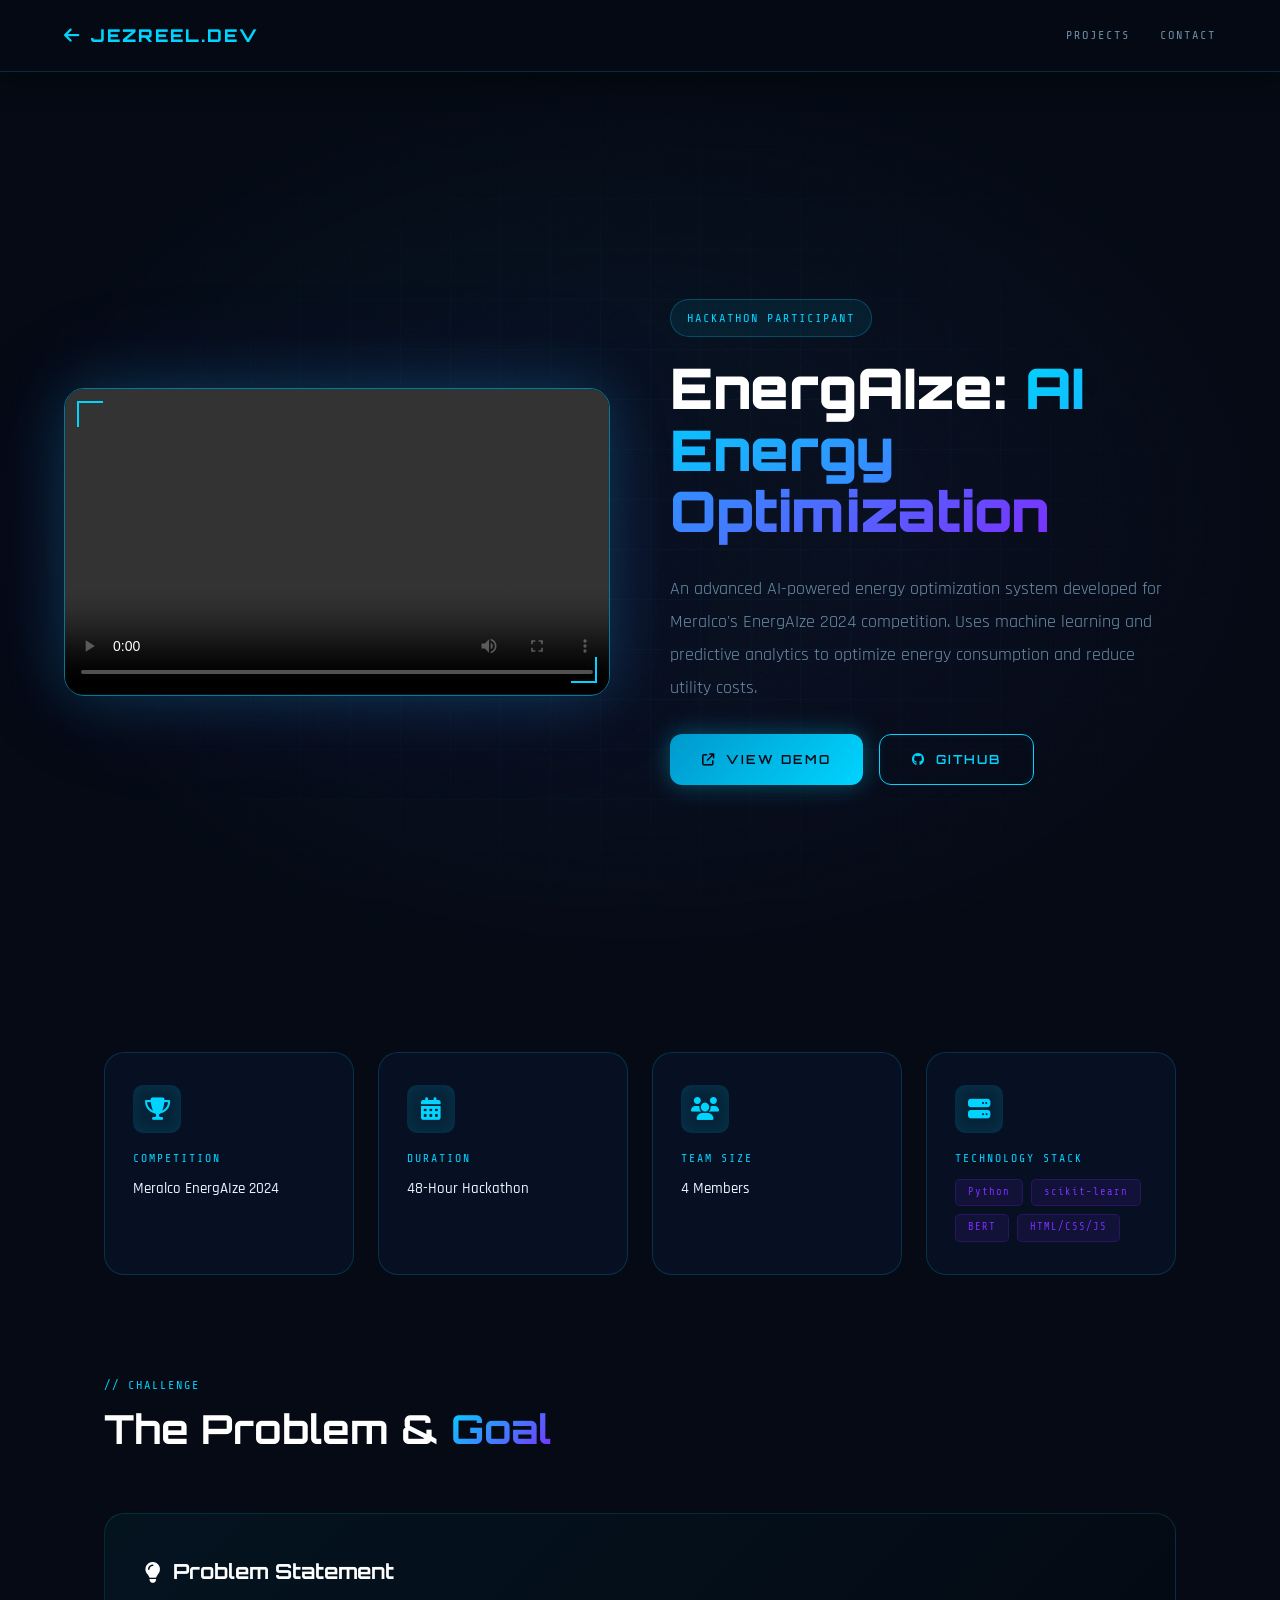
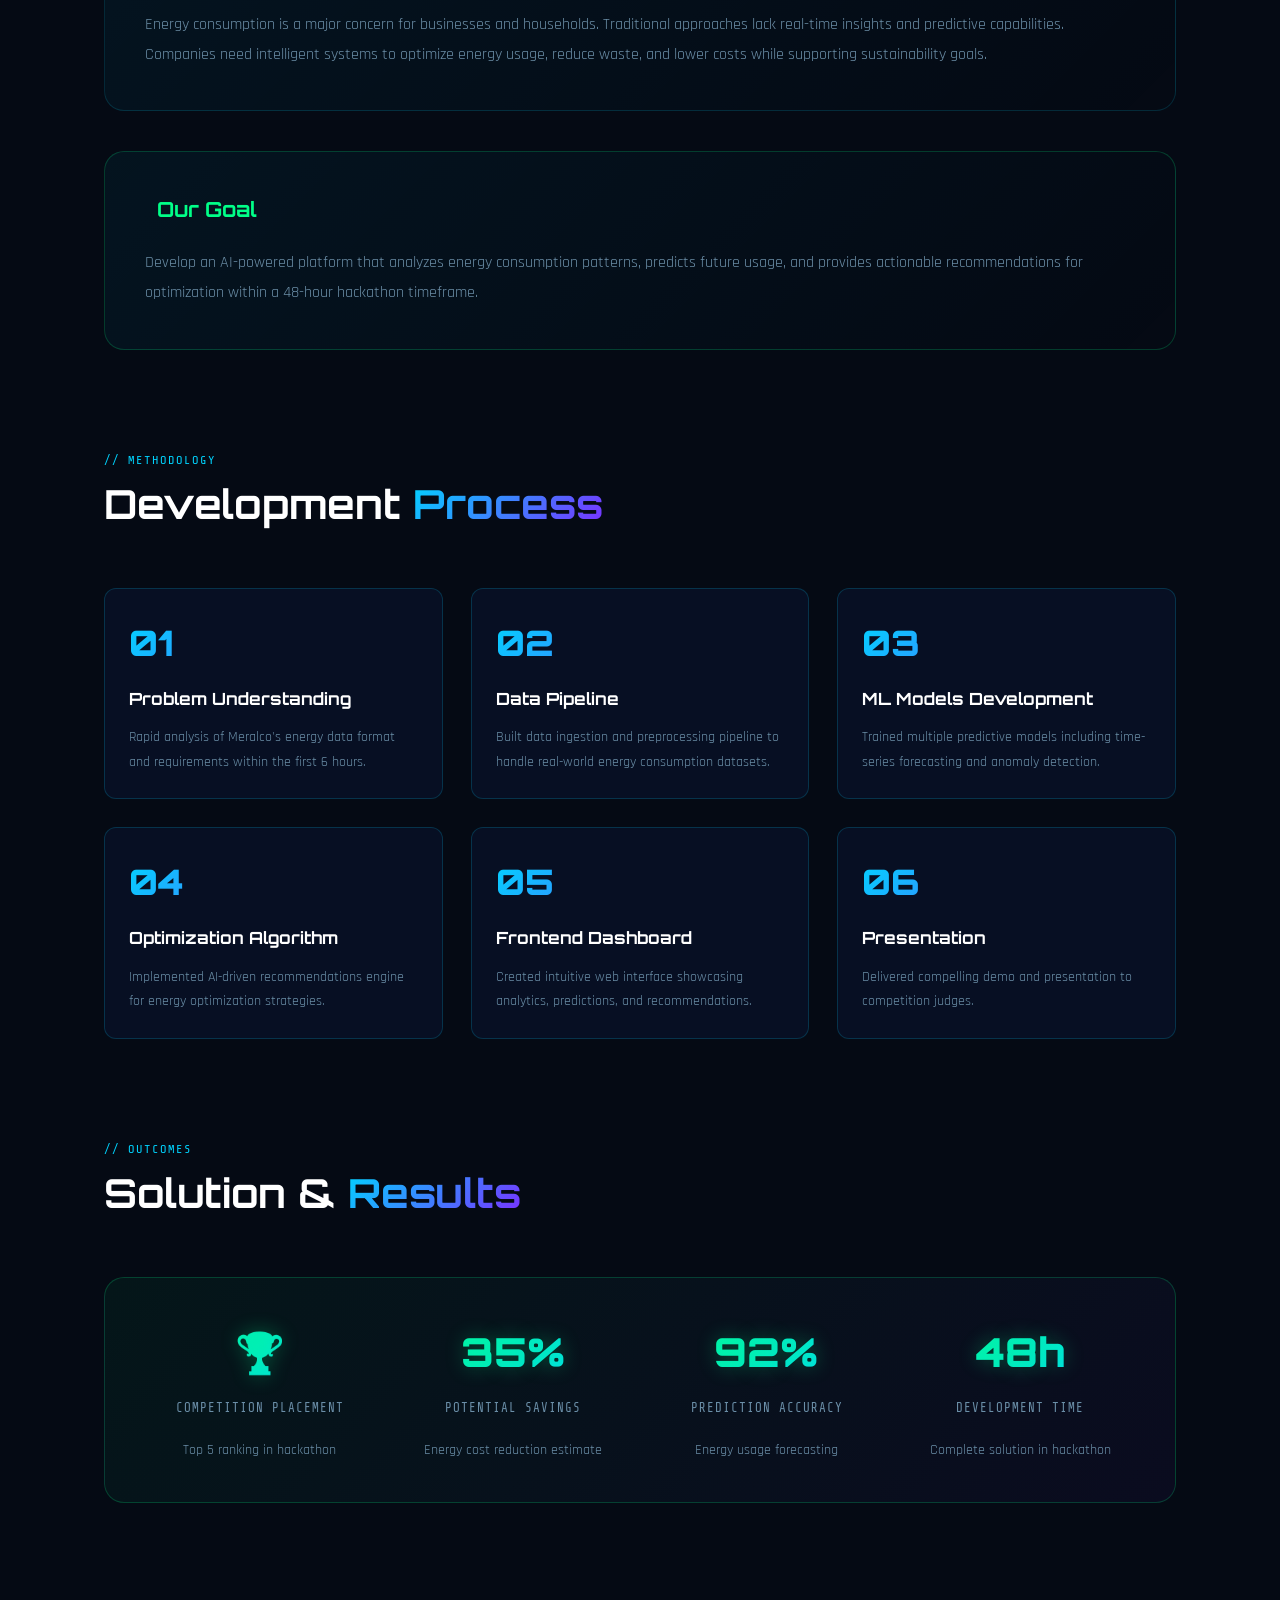
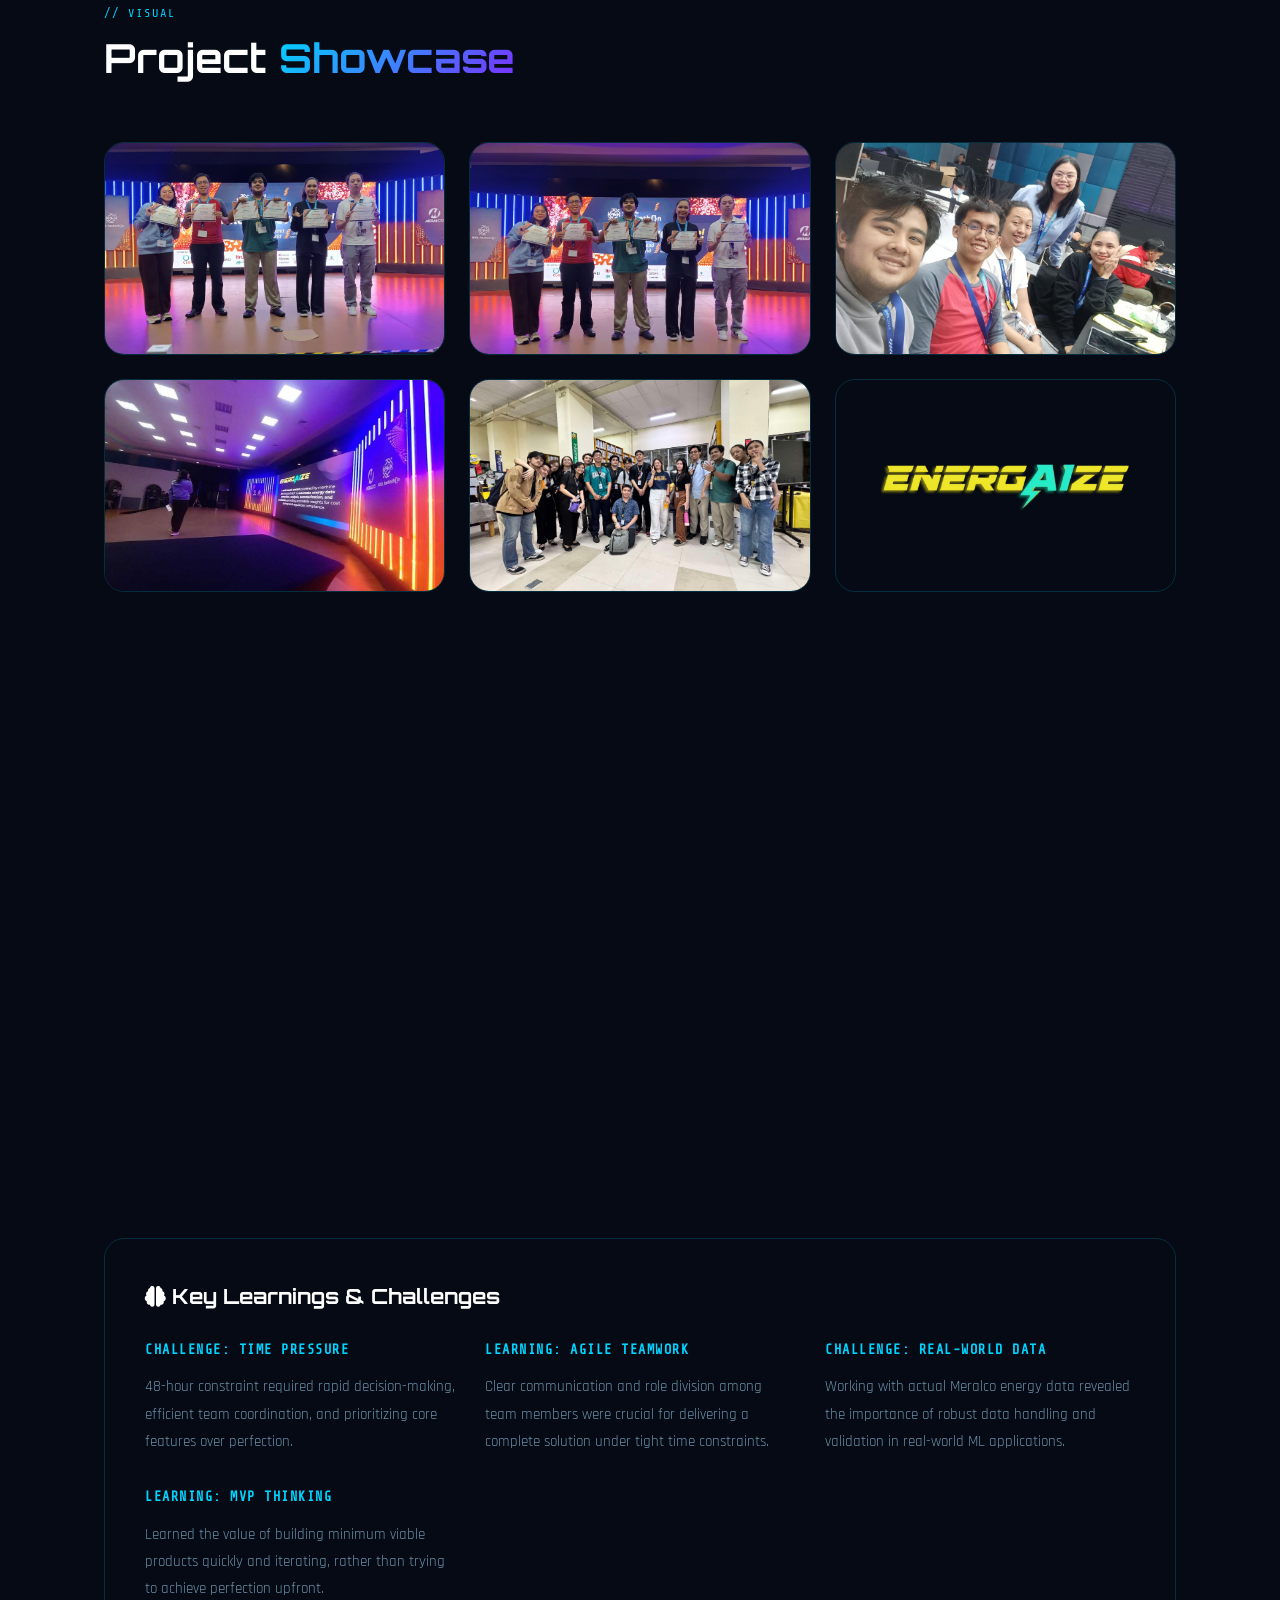
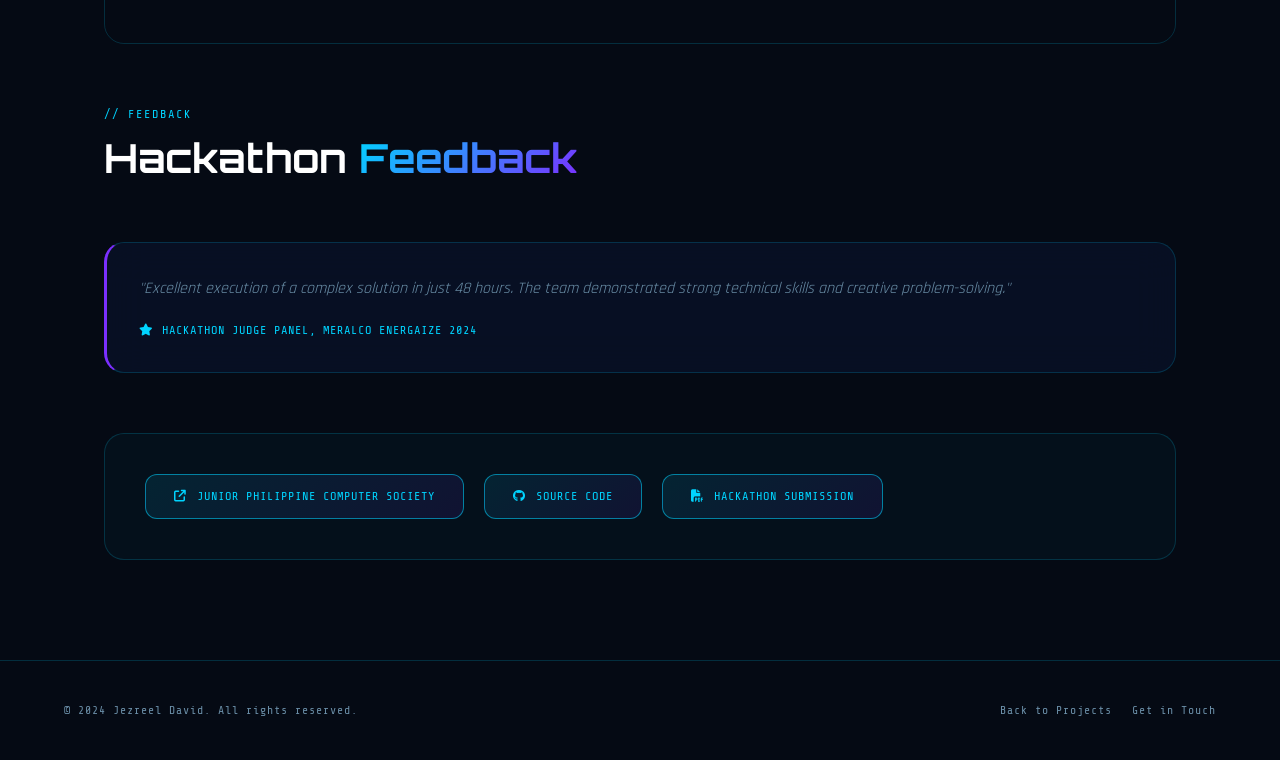
==== commit 39d5c59c: "Add files via upload" ====
--- a/projects/energaize-hackathon.html
+++ b/projects/energaize-hackathon.html
@@ -95,9 +95,10 @@
       <div class="hero-bg"></div>
       <div class="hero-content">
         <div class="hero-video-wrap image-corners">
-          <img
-            src="../assets/images/projects/EnergAIze.png"
+          <video
+            src="../assets/videos/EnergAIze.mp4"
             alt="EnergAIze Demo"
+            controls
           />
           <div class="play-button">
             <div class="play-icon">
@@ -110,7 +111,7 @@
         </div>
 
         <div class="hero-text">
-          <span class="project-tag">HACKATHON WINNER</span>
+          <span class="project-tag">HACKATHON PARTICIPANT</span>
           <h1 class="hero-title">
             EnergAIze: <span>AI Energy Optimization</span>
           </h1>
@@ -125,7 +126,7 @@
               <i class="fa-solid fa-arrow-up-right-from-square"></i> View Demo
             </a>
             <a
-              href="https://github.com"
+              href="https://github.com/JezreelDavid-BucDevGin/EnergAIze-Meralco_Hackathon_Innovecom.git"
               class="btn btn-outline"
               target="_blank"
             >
@@ -288,7 +289,7 @@
                 margin-top: 8px;
               "
             >
-              Top ranking in hackathon
+              Top 5 ranking in hackathon
             </p>
           </div>
 
@@ -345,19 +346,37 @@
         <div class="gallery-grid">
           <div class="gallery-item">
             <img
-              src="../assets/images/projects/EnergAIze.png"
+              src="../assets/images/projects/EnergAIze/mh_1.jpg"
               alt="Energy Dashboard"
             />
           </div>
           <div class="gallery-item">
             <img
-              src="../assets/images/projects/EnergAIze.png"
+              src="../assets/images/projects/EnergAIze/mh_2.jpg"
               alt="Predictive Charts"
             />
           </div>
           <div class="gallery-item">
             <img
-              src="../assets/images/projects/EnergAIze.png"
+              src="../assets/images/projects/EnergAIze/mh_3.jpg"
+              alt="Recommendations"
+            />
+          </div>
+          <div class="gallery-item">
+            <img
+              src="../assets/images/projects/EnergAIze/mh_4.jpg"
+              alt="Recommendations"
+            />
+          </div>
+          <div class="gallery-item">
+            <img
+              src="../assets/images/projects/EnergAIze/mh_5.jpg"
+              alt="Recommendations"
+            />
+          </div>
+          <div class="gallery-item">
+            <img
+              src="../assets/images/projects/EnergAIze/EnergAIze.png"
               alt="Recommendations"
             />
           </div>
@@ -464,13 +483,13 @@
       </section>
 
       <section class="project-links" data-reveal>
-        <a href="#" class="project-link" target="_blank">
-          <i class="fa-solid fa-arrow-up-right-from-square"></i> Live Platform
+        <a href="https://www.facebook.com/share/p/15XGZwh5uM/" class="project-link" target="_blank">
+          <i class="fa-solid fa-arrow-up-right-from-square"></i> Junior Philippine Computer Society
         </a>
-        <a href="https://github.com" class="project-link" target="_blank">
+        <a href="https://github.com/JezreelDavid-BucDevGin/EnergAIze-Meralco_Hackathon_Innovecom.git" class="project-link" target="_blank">
           <i class="fa-brands fa-github"></i> Source Code
         </a>
-        <a href="#" class="project-link" target="_blank">
+        <a href="../assets/pdf/CefAI/Triple Kill_Research Proposal Format for NLP Project.pdf" class="project-link" target="_blank">
           <i class="fa-solid fa-file-pdf"></i> Hackathon Submission
         </a>
       </section>
--- a/assets/css/project-detail.css
+++ b/assets/css/project-detail.css
@@ -38,6 +38,9 @@
   scroll-behavior: smooth;
   scrollbar-width: thin;
   scrollbar-color: var(--primary) var(--bg-elevated);
+  -webkit-text-size-adjust: 100%;
+  overflow-x: hidden;
+  scroll-padding-top: 84px;
 }
 
 ::-webkit-scrollbar {
@@ -59,6 +62,23 @@
   color: var(--text-primary);
   line-height: 1.7;
   overflow-x: hidden;
+  text-rendering: optimizeLegibility;
+}
+
+a:focus-visible,
+button:focus-visible,
+.btn:focus-visible,
+.project-link:focus-visible,
+.footer-link:focus-visible,
+.back-btn:focus-visible {
+  outline: 2px solid rgba(0, 212, 255, 0.85);
+  outline-offset: 2px;
+}
+
+img,
+video {
+  max-width: 100%;
+  height: auto;
 }
 
 /* ─── Grid Overlay ────────────────────────────────────────── */
@@ -186,6 +206,7 @@
 /* ─── Hero Section ────────────────────────────────────── */
 .project-hero {
   min-height: 100vh;
+  min-height: 100svh;
   display: flex;
   align-items: center;
   justify-content: center;
@@ -194,6 +215,12 @@
   padding: 100px 5% 60px;
   overflow: hidden;
   margin-top: 72px;
+}
+
+@supports (min-height: 100dvh) {
+  .project-hero {
+    min-height: 100dvh;
+  }
 }
 
 .hero-bg {
@@ -346,6 +373,7 @@
   color: var(--text-muted);
   line-height: 1.8;
   max-width: 500px;
+  text-wrap: pretty;
 }
 
 .hero-actions {
@@ -372,6 +400,7 @@
   transition: var(--transition);
   position: relative;
   overflow: hidden;
+  min-height: 44px;
 }
 
 .btn::before {
@@ -687,7 +716,6 @@
   border: 1px solid var(--border);
   cursor: pointer;
   transition: var(--transition);
-  group;
 }
 
 .gallery-item:hover {
@@ -776,6 +804,7 @@
   font-size: 0.95rem;
   color: var(--text-muted);
   line-height: 1.8;
+  text-wrap: pretty;
 }
 
 /* ─── Testimonials ─────────────────────────────────────– */
@@ -847,6 +876,8 @@
   text-transform: uppercase;
   cursor: pointer;
   transition: var(--transition);
+  min-height: 44px;
+  line-height: 1.2;
 }
 
 .project-link:hover {
@@ -896,20 +927,54 @@
 }
 
 /* ─── Responsive ───────────────────────────────────────– */
+@media (max-width: 1024px) {
+  .hero-content {
+    grid-template-columns: 1fr;
+    gap: 36px;
+  }
+
+  .info-grid {
+    grid-template-columns: repeat(2, 1fr);
+  }
+}
+
 @media (max-width: 768px) {
   header {
     height: 60px;
+    padding: 0 16px;
   }
 
   .project-hero {
-    min-height: 80vh;
-    padding: 80px 5% 40px;
+    min-height: auto;
+    padding: 72px 16px 36px;
     margin-top: 60px;
   }
 
   .hero-content {
     grid-template-columns: 1fr;
-    gap: 40px;
+    gap: 32px;
+    text-align: center;
+  }
+
+  .hero-actions {
+    flex-direction: column;
+    align-items: stretch;
+  }
+
+  .hero-actions .btn {
+    width: 100%;
+    justify-content: center;
+    min-height: 48px;
+  }
+
+  .project-links {
+    padding: 20px;
+    gap: 12px;
+  }
+
+  .project-link {
+    width: 100%;
+    justify-content: center;
   }
 
   .info-grid {
@@ -918,6 +983,7 @@
 
   .results-grid {
     grid-template-columns: repeat(2, 1fr);
+    gap: 16px;
   }
 
   .gallery-grid {
@@ -925,12 +991,13 @@
   }
 
   .case-study-section {
-    margin: 60px 0;
+    margin: 48px 0;
+    padding: 0 16px;
   }
 
   .problem-section,
   .reflection-section {
-    padding: 24px;
+    padding: 20px;
   }
 
   .process-timeline {
@@ -940,4 +1007,71 @@
   .section-title {
     font-size: clamp(1.4rem, 4vw, 2rem);
   }
-}
+
+  .footer-links {
+    flex-wrap: wrap;
+    justify-content: center;
+  }
+}
+
+@media (min-width: 390px) and (max-width: 430px) {
+  .project-hero {
+    padding-top: 80px;
+  }
+
+  .hero-actions .btn {
+    min-height: 50px;
+  }
+}
+
+@media (max-width: 480px) {
+  .results-grid {
+    grid-template-columns: 1fr;
+  }
+
+  .project-hero h1 {
+    font-size: clamp(1.5rem, 7vw, 2rem);
+  }
+
+  .tech-stack {
+    gap: 8px;
+  }
+
+  .tech-stack span {
+    font-size: 0.68rem;
+  }
+}
+
+@media (prefers-reduced-motion: reduce) {
+  *,
+  *::before,
+  *::after {
+    animation-duration: 0.01ms !important;
+    animation-iteration-count: 1 !important;
+    transition-duration: 0.01ms !important;
+  }
+
+  html {
+    scroll-behavior: auto;
+  }
+}
+
+@media (max-height: 500px) and (orientation: landscape) {
+  header {
+    height: 54px;
+  }
+
+  .project-hero {
+    padding-top: 64px;
+    padding-bottom: 24px;
+    margin-top: 54px;
+  }
+
+  .hero-content {
+    gap: 20px;
+  }
+
+  .hero-actions {
+    margin-top: 2px;
+  }
+}
